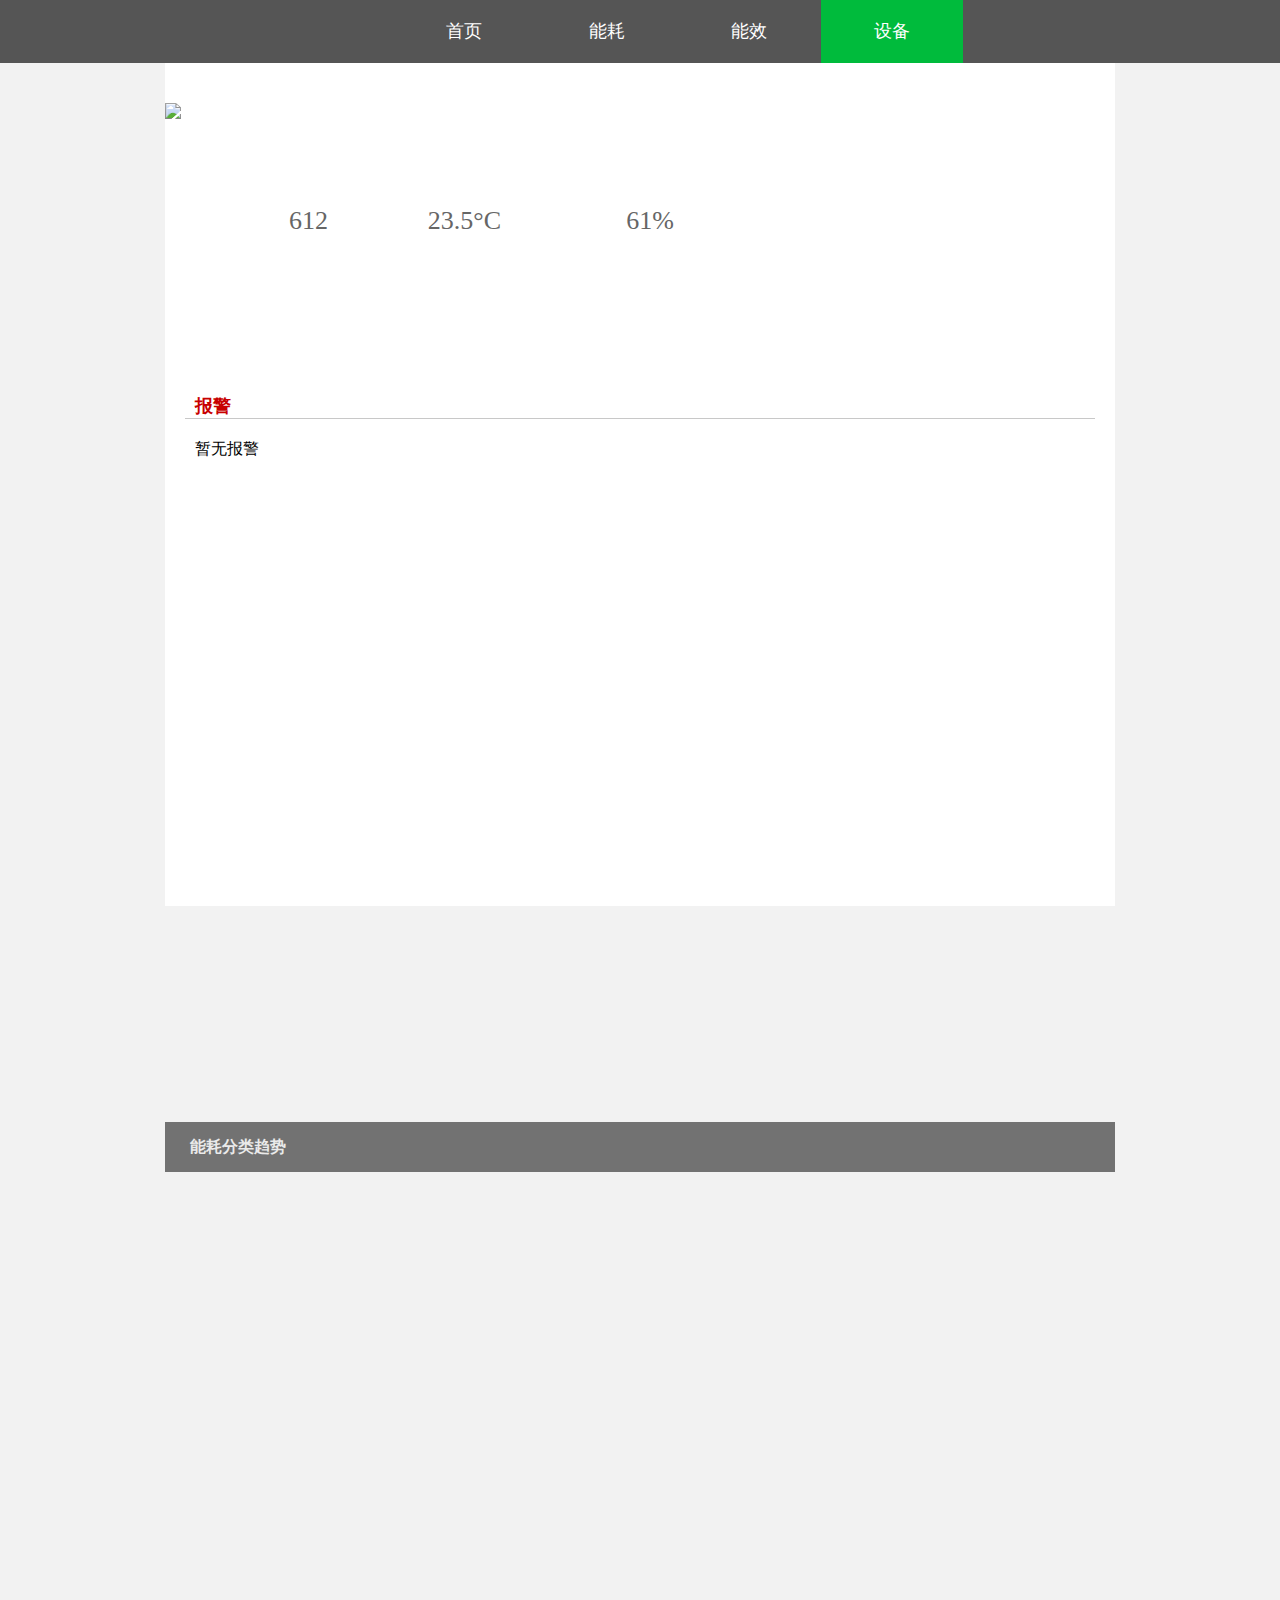
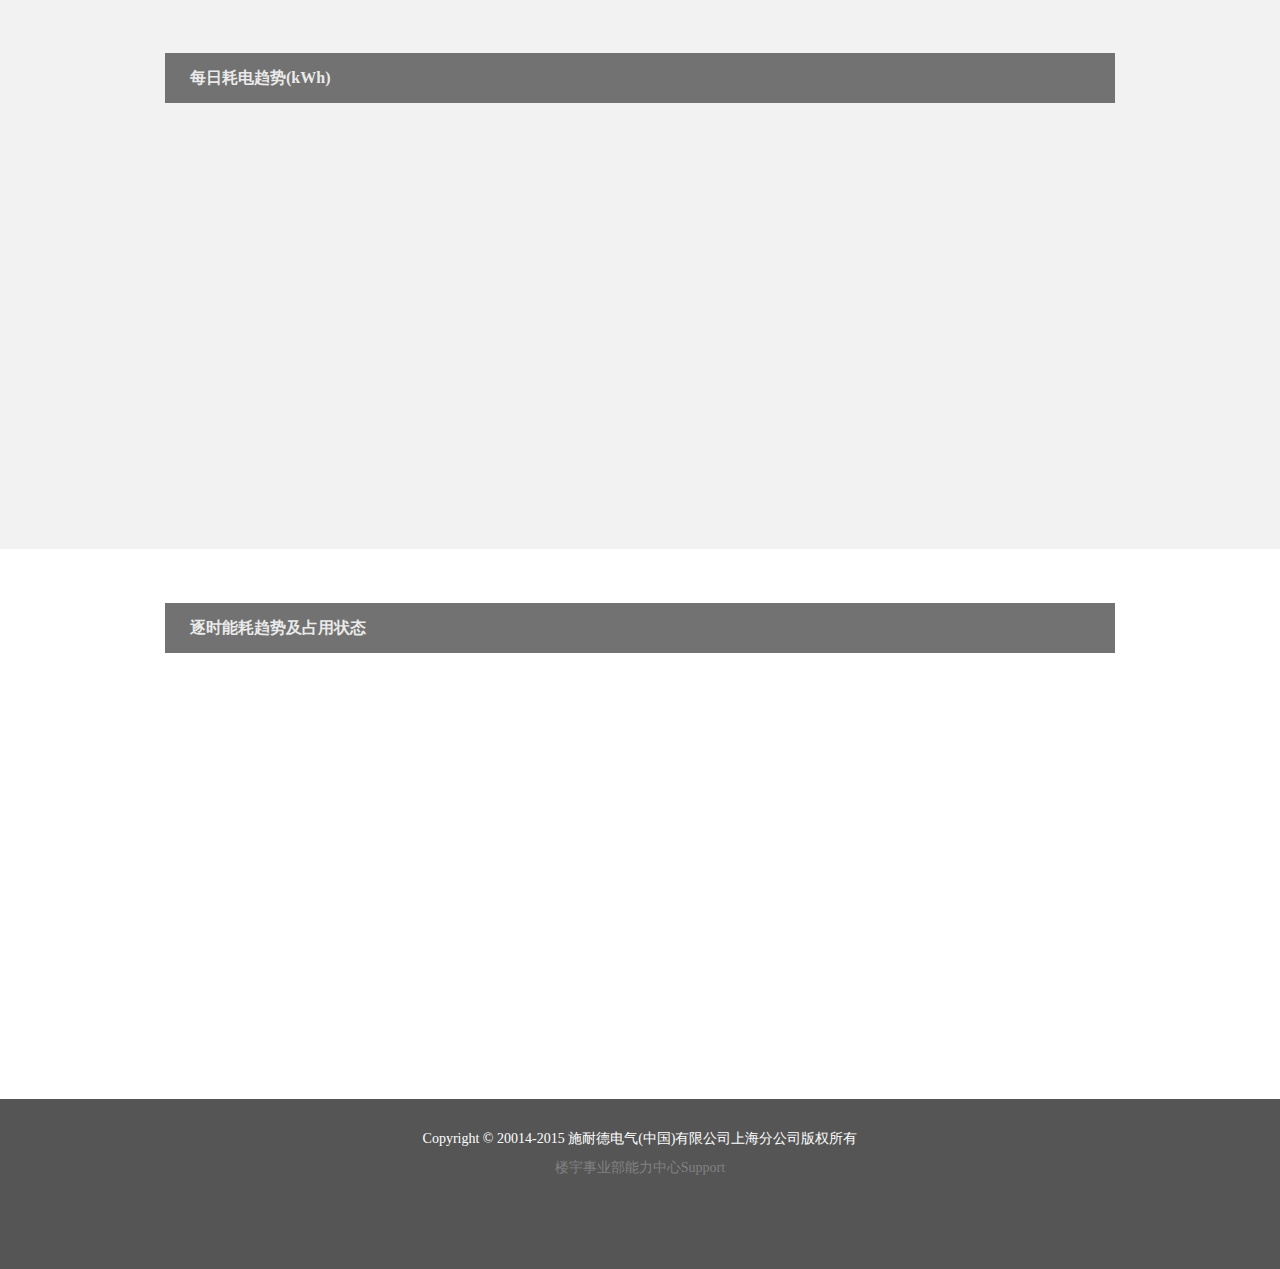
==== electric.html @ a62ac369 "flot js" ====
<!DOCTYPE html>
<html>
<head>
<title>武汉B11</title>

<meta http-equiv="keywords" content="武汉B11">
<meta http-equiv="description" content="武汉B11">
<meta http-equiv="content-type" content="text/html; charset=UTF-8">
<!--<link rel="shortcut icon" href="" type="image/x-icon" /> 
<link rel="stylesheet" type="text/css" href="./styles.css">-->
<script type="text/javascript" src="js/jquery.js"></script>
<script type="text/javascript" src="js/jquery.flot.js"></script>
<!--[if lte IE 8]><script  type="text/javascript" src="js/excanvas.min.js"></script><![endif]-->

<link type="text/css" rel="stylesheet" href="css/layout.css" />
<link type="text/css" rel="stylesheet" href="css/example.css" />
<script src="js/common.js"></script>

<script type="text/javascript">
	$(function() {

		var d1 = [];
		for ( var i = 0; i < 14; i += 0.5) {
			d1.push([ i, Math.sin(i) ]);
		}

		var d2 = [ [ 0, 3 ], [ 4, 8 ], [ 8, 5 ], [ 9, 13 ] ];

		var d3 = [];
		for ( var i = 0; i < 14; i += 0.5) {
			d3.push([ i, Math.cos(i) ]);
		}

		var d4 = [];
		for ( var i = 0; i < 14; i += 0.1) {
			d4.push([ i, Math.sqrt(i * 10) ]);
		}

		var d5 = [];
		for ( var i = 0; i < 14; i += 0.5) {
			d5.push([ i, Math.sqrt(i) ]);
		}

		var d6 = [];
		for ( var i = 0; i < 14; i += 0.5 + Math.random()) {
			d6.push([ i, Math.sqrt(2 * i + Math.sin(i) + 5) ]);
		}

		$.plot("#index2_body", [ {
			data : d1,
			lines : {
				show : true,
				fill : true
			}
		}, {
			data : d2,
			bars : {
				show : true
			}
		}, {
			data : d3,
			points : {
				show : true
			}
		}, {
			data : d4,
			lines : {
				show : true
			}
		}, {
			data : d5,
			lines : {
				show : true
			},
			points : {
				show : true
			}
		}, {
			data : d6,
			lines : {
				show : true,
				steps : true
			}
		} ]);

	});
</script>
<style type="text/css">

</style>
</head>
<body>
		<div id="nav" align="center">
		<div id="nav_" style="overflow:hidden;width:950px;">
			<div class="wuhanb11 yahei">
			</div>
			<div  class="nav">
				首页
			</div>
			<div  class="nav">
				能耗
			</div>
			<div id="nav3" class="nav" style="position:relative">
				能效
				<div id="efficiency" class="sub_nav" style="z-index: 1000">
					<div class="eff">数据机房</div>
					<div class="eff">主会议室</div>
					<div class="eff">一楼展厅</div>
					<div class="eff">办公区域</div>
				</div>
			</div>
			<div id="nav4" class="nav nav_" style="position:relative">
				设备
				<div id="device" class="sub_nav" style="z-index: 1000">
					<div class="dev">数据机房</div>
					<div class="dev">主会议室</div>
				</div>
			</div>
		</div>
	</div>
	
<div id="efficiency1" style="height:1005px" class="back_grey" align="center">
		<div id="efficiency1_" style="overflow:hidden;width:950px;">
			<div style="margin-top:40px;"><img src="images/efficiency/meeting_head.jpg"></div>
			<div class="efficiency_body">
				<div id="e1_left">
					<div class="e1_content r" >612</div>
				<div class="e1_content r" >23.5°C</div>
				<div class="e1_content r" >61%</div>
				<div class="e1_bottom" >
					<span ><img src="images/efficiency/icon_clean.jpg" alt=""></span>
					<span ><img src="images/efficiency/icon_repair.jpg" alt=""></span>
					
				</div>
				</div>
			</div>
			<div id="alarm" class="red l heiti">报警</div>
			<div id="alarm_body" class="l">暂无报警</div>
			<div id="meeting_control" ></div>
		</div>
	</div>
	<div id="efficiency2" style="height:531px" class="back_grey" align="center">
		<div  style="overflow:hidden;width:950px;">
			<div class="title">能耗分类趋势</div>
			<div id="efficiency2_h2"></div>
			<div id="efficiency2_body"></div>

		</div>
	</div>
	<div id="efficiency3" style="height:550px" class="back_grey" align="center">
		<div  style="overflow:hidden;width:950px;">
			<div class="title">每日耗电趋势(kWh)</div>
			<div id="energe3_">
				
			</div>
		</div>
	</div>
	<div id="efficiency4" style="height:550px;" align="center">
		<div  style="overflow:hidden;width:950px;">
			<div class="title">逐时能耗趋势及占用状态</div>
			
		</div>
	</div>
	<div id="foot" align="center">
		<div id="f1">Copyright © 20014-2015 施耐德电气(中国)有限公司上海分公司版权所有</div>
		<div id="f2">楼宇事业部能力中心Support</div>
	</div>

</body>
</html>
---- css/layout.css ----
@charset:"utf-8";
body {
	margin: 0px;
	padding: 0px;
	background: #ffffff;
	font-family: "Microsoft Yahei";
	overflow-x: hidden;
	overflow-y: scroll;
}

img {
	border: 0; display:block;
}

.heiti {
	font-family: "SimHei";
}
.yahei{
	font-family: "Microsoft Yahei";
	
}
a {
	text-decoration: none;
	color: white;
	font-family: "Microsoft Yahei";
}
.dwhite{
	color:#eaeaea;
	
}
.red {
	color: #c80000;
}

li {
	list-style: none;
}

.table {
	text-align: center;
	border: 1px solid #ccc;
	border-collapse: collapse;
	width: 100%;
}

td {
	height: 50px;
}

.table th,.table td {
	border: 1px solid #ccc;
	padding: 10px;
}

h3 {
	text-align: left;
}

.orange {
	color: #ff7200;
}

.white {
	color: white;
}

.r {
	text-align: right;
	padding: 0 10px;
}

.r img {
	padding: 0 10px;
}

.l {
	text-align: left;
	padding: 0 10px;
}

ul {
	margin: 0;
	padding: 0;
}
.orange_s{
	background:url("../images/ishort.png") no-repeat scroll;
	text-align:center;
	width:50px;
	height:24px;
	font-size:16px;
	margin:4px;
	line-height:24px;
	color:white;
}
.orange_l{
	background:url("../images/ilong.png") no-repeat scroll;
	text-align:center;
	width:50px;
	height:24px;
	font-size:16px;
	margin:4px;
	line-height:24px;
	color:white;
}

#efficiency {
	background: #00bb3c none repeat scroll 0 0;
	cursor: pointer;
	display:none;
}

#efficiency div:hover {
	background: #00a234 none repeat scroll 0 0;
}
#device{
	background: #00bb3c none repeat scroll 0 0;
	cursor: pointer;
	display:none;
}
#device div:hover {
	background: #00a234 none repeat scroll 0 0;
}
#nav {
	background: #555555 none repeat scroll 0 0;
	color: white;
	height: 63px;
	line-height: 63px;
	font-family: "Microsoft Yahei";
}

.nav {
	width: 15%;
	float: left;
	font-size: 18px;
}

.wuhanb11{
	background:url("../images/index.jpg") no-repeat scroll;
	float: left;
	width: 24%;
	height:63px;
	font-size: 48px;
	font-weight: bold;
}
.nav_{
	background: #00bb3c none repeat scroll 0 0;
}
#nav_ .nav:hover {
	background: #00bb3c none repeat scroll 0 0;
	cursor: pointer;
}

.title {
	color: #eaeaea;
	padding-left: 25px;
	line-height: 50px;
	font-weight: bold;
	margin-top: 54px;
	background: #727272 none repeat scroll 0 0;
	width: 100%;
	float: left;
	text-align: left;
}

/*** index ****/
.back_black {
	background: #2e3232 none repeat scroll 0 0;
}

.back_white {
	background: #ffffff none repeat scroll 0 0;
}

.back_grey {
	background: #F2F2F2 none repeat scroll 0 0;
}

#index1 {
	height: 600px;
}

#index1_title {
	line-height: 54px;
	margin-top: 20px;
	float: left;
	text-align: left;
	font-size: 24px;
}

#i1_left {
	width: 190px;
	height: 289px;
	float: left;
	background: url("../images/i1_left.png") no-repeat scroll;
	margin:20px;
	padding-top:169px;
	color:white;
	font-size:14px;
	line-height:24px;
}

#index1_body {
	background: url("../images/i1_bg.jpg");
	width: 950px;
	height: 518px;
	float: left;
}

#index2 {
	height: 600px;
}

#index2_ {
	
}

#index2_h2 {
	height: 73px;
	float: left;
	line-height: 20px;
	margin-top: 20px;
	width: 100%;
}

#index2_body {
	height: 350px;
	float: left;
	width: 100%;
}
#weather{
	width:950px;
	height:71px;
	font-size:12px;
}

#weather div{
	width:46px;
	height:71px;
	float:left;
	padding:0 25px;
	font-weight:bold;
}
#weather div:FIRST-CHILD{
	padding:0px;
}
#index3_ .l {
	width: 127px;
}

#index3 {
	height: 550px;
}
/*height:400px;*/
#index3_ {
	width: 100%;
	background: #ffffff;
	float: left;
}

#index3_head {
	font-weight: bold;
}

#index3_head th {
	height: 53px;
	line-height: 53px;
}

#index3_head div {
	font-size: 18px;
	text-align: center;
	float: left;
}

#index4 {
	height: 520px;
}

#index4_ {
	width: 100%;
	background: #ffffff;
	height: 300px;
	float: left;
}

#index5 {
	height: 710px;
}

#index5_ {
	width: 100%;
	height: 463px;
	float: left;
}

#index5_2 {
	height: 102px;
	float: left;
	border-style: none;
	width: 100%;
}

#index5_2 div {
	margin-left: 2px;
	float: left;
	width: 235px;
	color: white;
}
#i5_pie{
	height:300px;
	width:300px;
	float:left;
	margin:55px 55px 20px 55px;
}
#index5_left{
	width:410px;
	height:460px;
	float:left;
}
#index5_right{
	width:540px;
	height:460px;
	float:left;
}
.i5_right_bg{
	background:url("../images/circle.jpg") no-repeat scroll;
	width:208px;height:102px;float:left;
	margin:50px 30px 0 30px;
}
#index5_2 .head {
	background: #AAAAAA;
	height: 37px;
	line-height: 37px;
}

#index5_2 .body {
	background: #D4D4D4;
	height: 63px;
	line-height: 63px;
}

#index6 {
	height: 600px;
}
.i6_title{
	margin:35px  0 0 258px;font-size:18px;font-weight:bold;
}
.i6_c {
	width: 473px;
	height: 212px;
	background: url(../images/i6_bg.jpg) no-repeat scroll;
	float: left;
	margin: 1px;
}
.i6_c .r{
	padding-right:30px;
	font-weight:bold;
	line-height:32px;
	font-size:14px;
}
.i6_c .r .orange_s{
	margin-left:390px;
}
.i6_c .r .orange_l{
	margin-left:390px;
}
#foot {
	background: #555555 none repeat scroll 0 0;
	height: 150px;
	padding-top: 20px;
}

#f1 {
	font-size: 14px;
	line-height: 40px;
	color: #ffffff;
}

#f2 {
	font-size: 14px;
	color: #818181;
}

.article {
	width: 430px;
	float: left;
	margin-left: 244px;
	text-align: left;
	position: absolute;
	padding-left: 25px;
	font-size: 12px;
	line-height: 25px;
	font-family: "Microsoft Yahei";
	background: #fcfbf8;
	color: #666666;
}

/*********************energe *********************/
#energe1 {
	height: 600px;
}

#energe1_ {
	background: url("../images/energe/energe1_bg.jpg") no-repeat scroll 0 0;
	height: 600px;
}

/***efficiency****/
.efficiency_body {
	background: url("../images/efficiency/e1_bg.jpg") no-repeat scroll;
	width: 950px;
	height: 255px;
	float: left;
}
#e1_left{
	width:555px;height:235px;line-height:203px;float:left;color:#666666;
}
.e1_content{
	width:153px;float:left;font-size:26px;
}
.e1_bottom{
	text-align:left;float: left; line-height: 25px; height: 25px; width: 100%;color:white;font-size:14px;
}
.e1_bottom span:FIRST-CHILD{
	margin-left:100px;
	
}
#efficiency1_ {
	background: #ffffff;
}
.e4_left{
	width: 701px; height: 390px; float: left;
}
.e4_right{
	width: 249px; height: 390px; float: left;
}
#alarm {
	font-size: 18px;
	width: 890px;
	margin: 20px;
	border-bottom: 1px #c8c8c8 solid;
	float: left;
	font-weight: bold;
}

#alarm_body {
	width: 910px;
	margin: 0 20px;
	height: 120px;
	float: left;
}

#meeting_control {
	background: url("../images/efficiency/meeting.jpg") no-repeat scroll;
	width: 909px;
	height: 347px;
	float: left;
	margin: 0 20px;
}
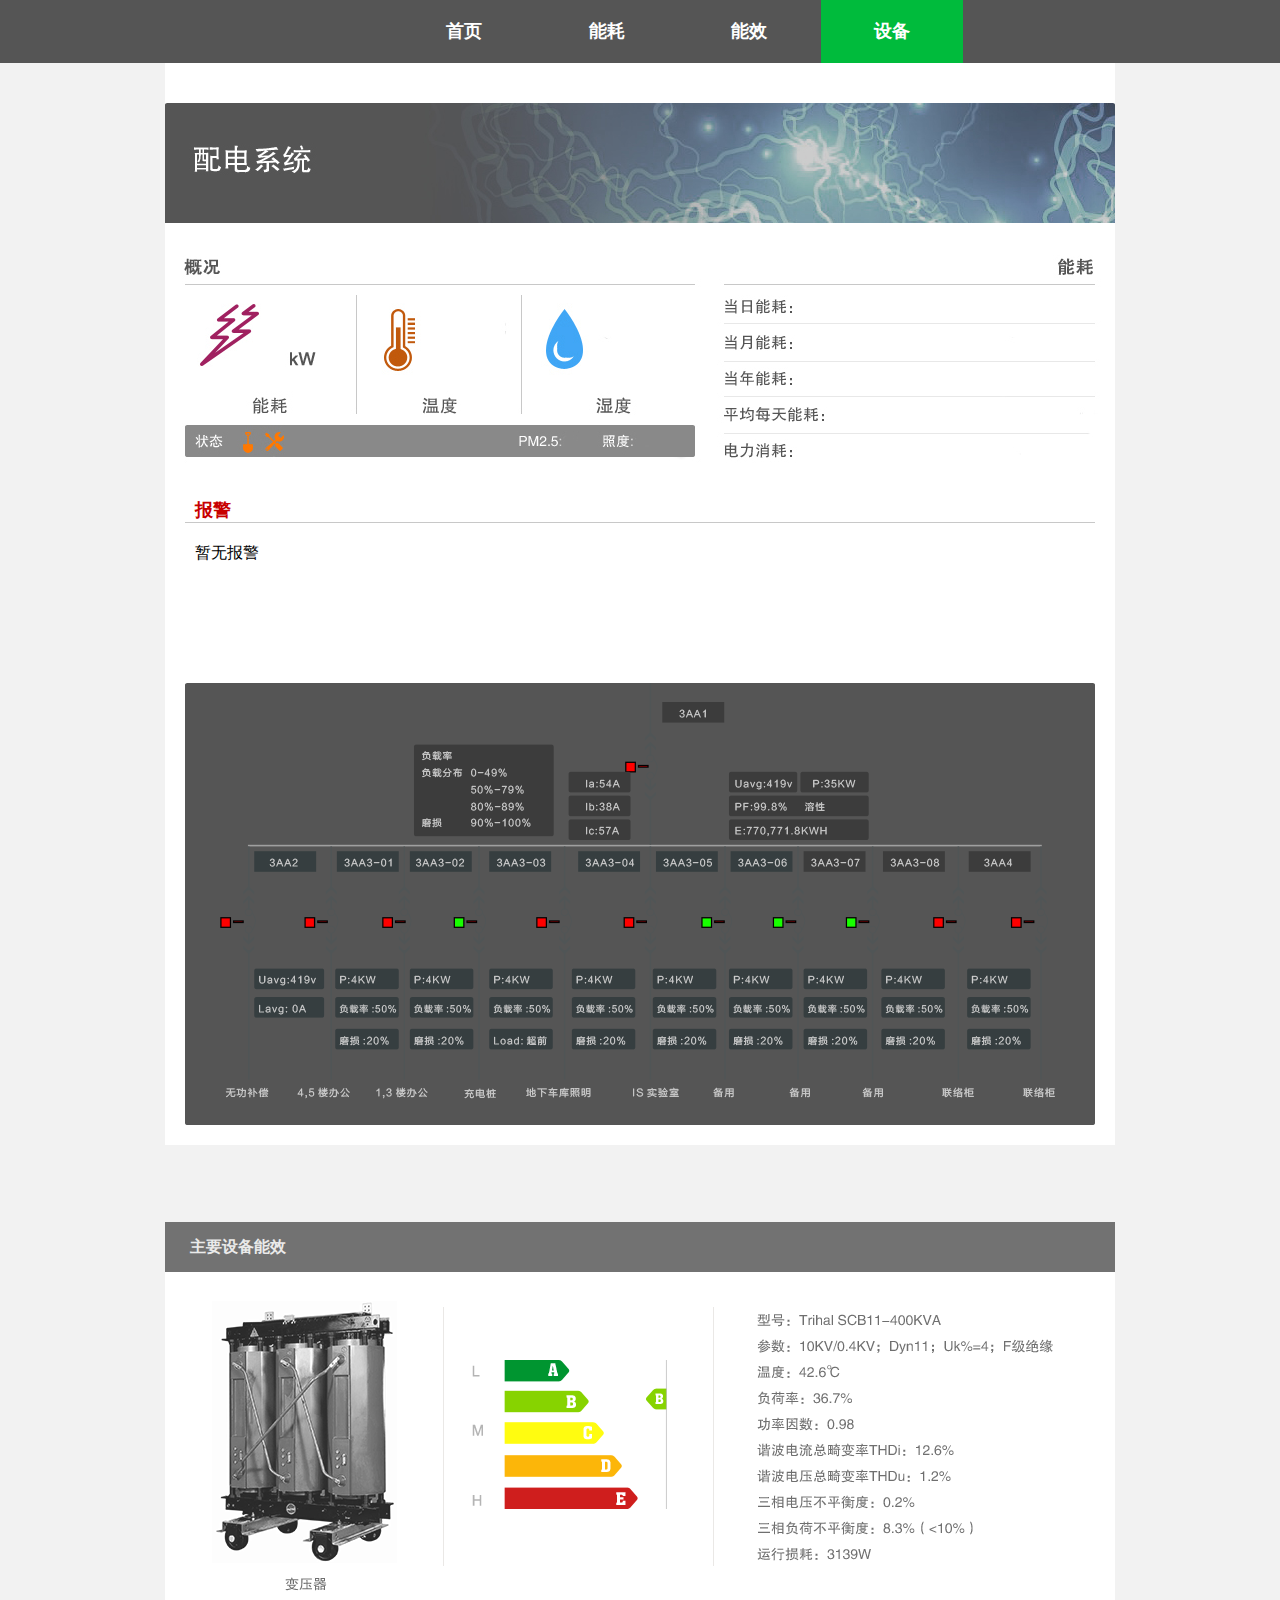
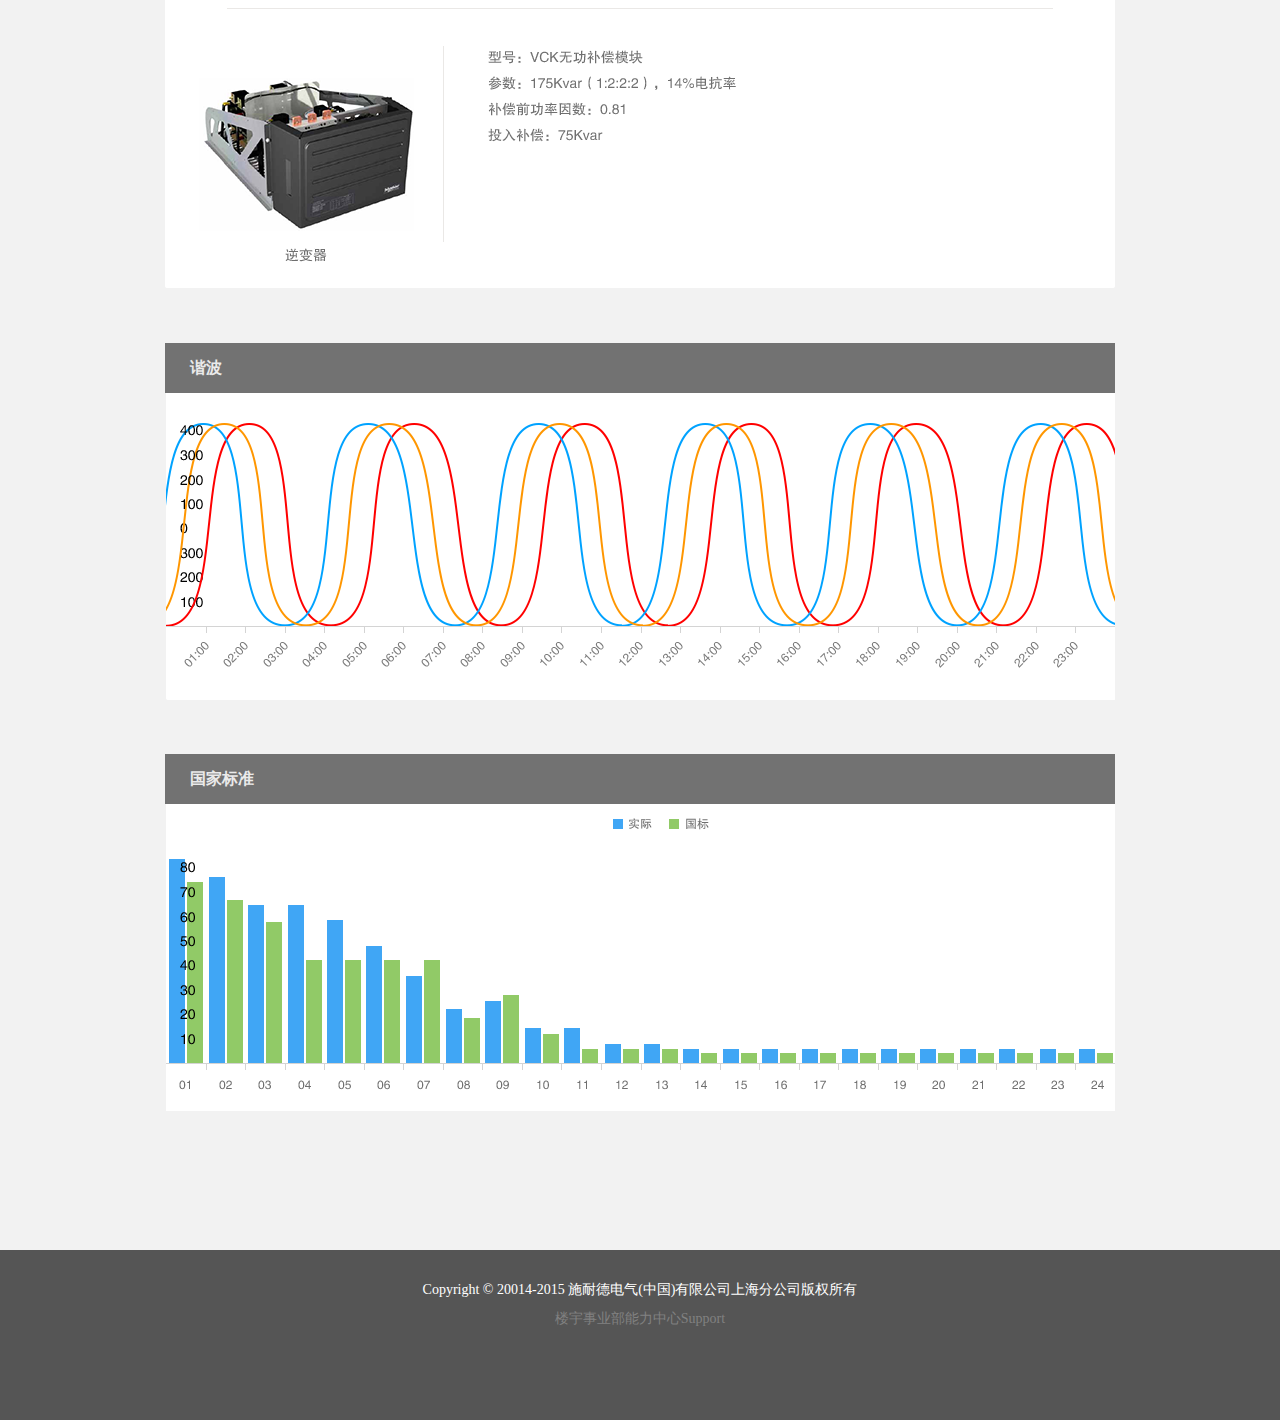
==== commit 3c7ab742: "branch" ====
--- a/electric.html
+++ b/electric.html
@@ -16,78 +16,8 @@
 <link type="text/css" rel="stylesheet" href="css/example.css" />
 <script src="js/common.js"></script>
 
-<script type="text/javascript">
-	$(function() {
 
-		var d1 = [];
-		for ( var i = 0; i < 14; i += 0.5) {
-			d1.push([ i, Math.sin(i) ]);
-		}
 
-		var d2 = [ [ 0, 3 ], [ 4, 8 ], [ 8, 5 ], [ 9, 13 ] ];
-
-		var d3 = [];
-		for ( var i = 0; i < 14; i += 0.5) {
-			d3.push([ i, Math.cos(i) ]);
-		}
-
-		var d4 = [];
-		for ( var i = 0; i < 14; i += 0.1) {
-			d4.push([ i, Math.sqrt(i * 10) ]);
-		}
-
-		var d5 = [];
-		for ( var i = 0; i < 14; i += 0.5) {
-			d5.push([ i, Math.sqrt(i) ]);
-		}
-
-		var d6 = [];
-		for ( var i = 0; i < 14; i += 0.5 + Math.random()) {
-			d6.push([ i, Math.sqrt(2 * i + Math.sin(i) + 5) ]);
-		}
-
-		$.plot("#index2_body", [ {
-			data : d1,
-			lines : {
-				show : true,
-				fill : true
-			}
-		}, {
-			data : d2,
-			bars : {
-				show : true
-			}
-		}, {
-			data : d3,
-			points : {
-				show : true
-			}
-		}, {
-			data : d4,
-			lines : {
-				show : true
-			}
-		}, {
-			data : d5,
-			lines : {
-				show : true
-			},
-			points : {
-				show : true
-			}
-		}, {
-			data : d6,
-			lines : {
-				show : true,
-				steps : true
-			}
-		} ]);
-
-	});
-</script>
-<style type="text/css">
-
-</style>
 </head>
 <body>
 		<div id="nav" align="center">
@@ -112,52 +42,51 @@
 			<div id="nav4" class="nav nav_" style="position:relative">
 				设备
 				<div id="device" class="sub_nav" style="z-index: 1000">
-					<div class="dev">数据机房</div>
-					<div class="dev">主会议室</div>
+					<div class="dev">新风机组</div>
+					<div class="dev">配电系统</div>
+					<div class="dev">光伏发电</div>
 				</div>
 			</div>
 		</div>
 	</div>
 	
-<div id="efficiency1" style="height:1005px" class="back_grey" align="center">
+<div id="efficiency1" style="height:1105px" class="back_grey" align="center">
 		<div id="efficiency1_" style="overflow:hidden;width:950px;">
-			<div style="margin-top:40px;"><img src="images/efficiency/meeting_head.jpg"></div>
+			<div style="margin-top:40px;"><img src="images/device/electric/head.jpg"></div>
 			<div class="efficiency_body">
 				<div id="e1_left">
-					<div class="e1_content r" >612</div>
-				<div class="e1_content r" >23.5°C</div>
-				<div class="e1_content r" >61%</div>
-				<div class="e1_bottom" >
-					<span ><img src="images/efficiency/icon_clean.jpg" alt=""></span>
-					<span ><img src="images/efficiency/icon_repair.jpg" alt=""></span>
-					
+					<div id="e11_0" class="e1_content r" ></div>
+				<div id="e11_1" class="e1_content r" ></div>
+				<div id="e11_2" class="e1_content r" ></div>
 				</div>
+				<div id="e1_right">
+					<div class="e2_content r xieti " ></div>
 				</div>
 			</div>
 			<div id="alarm" class="red l heiti">报警</div>
 			<div id="alarm_body" class="l">暂无报警</div>
-			<div id="meeting_control" ></div>
+			<div id="alarm_2" style="float:left;margin:20px 20px" >
+				<img src="images/device/electric/electric.png">
+			</div>
 		</div>
 	</div>
-	<div id="efficiency2" style="height:531px" class="back_grey" align="center">
+	<div id="efficiency2"  class="back_grey" align="center">
 		<div  style="overflow:hidden;width:950px;">
-			<div class="title">能耗分类趋势</div>
-			<div id="efficiency2_h2"></div>
-			<div id="efficiency2_body"></div>
+			<div class="title">主要设备能效</div>
+			<img src="images/device/electric/electric2.png">
 
 		</div>
 	</div>
-	<div id="efficiency3" style="height:550px" class="back_grey" align="center">
+	<div id="efficiency3"  class="back_grey" align="center">
 		<div  style="overflow:hidden;width:950px;">
-			<div class="title">每日耗电趋势(kWh)</div>
-			<div id="energe3_">
-				
-			</div>
+			<div class="title">谐波</div>
+			<img src="images/device/electric/electric3.png">
 		</div>
 	</div>
-	<div id="efficiency4" style="height:550px;" align="center">
+	<div id="efficiency4" class="back_grey" style="height:550px;" align="center">
 		<div  style="overflow:hidden;width:950px;">
-			<div class="title">逐时能耗趋势及占用状态</div>
+			<div class="title">国家标准</div>
+			<img src="images/device/electric/electric4.png">
 			
 		</div>
 	</div>
--- a/css/layout.css
+++ b/css/layout.css
@@ -9,25 +9,31 @@
 }
 
 img {
-	border: 0; display:block;
+	border: 0;
+	display: block;
 }
 
 .heiti {
 	font-family: "SimHei";
 }
-.yahei{
+.arial{
+	font-family: "arial";
+	
+}
+.yahei {
 	font-family: "Microsoft Yahei";
-	
-}
+}
+
 a {
 	text-decoration: none;
 	color: white;
 	font-family: "Microsoft Yahei";
 }
-.dwhite{
-	color:#eaeaea;
-	
-}
+
+.dwhite {
+	color: #eaeaea;
+}
+
 .red {
 	color: #c80000;
 }
@@ -63,7 +69,9 @@
 .white {
 	color: white;
 }
-
+.xieti{
+	font-style:italic;
+}
 .r {
 	text-align: right;
 	padding: 0 10px;
@@ -71,6 +79,7 @@
 
 .r img {
 	padding: 0 10px;
+	display: initial;
 }
 
 .l {
@@ -82,50 +91,57 @@
 	margin: 0;
 	padding: 0;
 }
-.orange_s{
-	background:url("../images/ishort.png") no-repeat scroll;
-	text-align:center;
-	width:50px;
-	height:24px;
-	font-size:16px;
-	margin:4px;
-	line-height:24px;
-	color:white;
-}
-.orange_l{
-	background:url("../images/ilong.png") no-repeat scroll;
-	text-align:center;
-	width:50px;
-	height:24px;
-	font-size:16px;
-	margin:4px;
-	line-height:24px;
-	color:white;
+
+
+
+.orange_l {
+	background: url("../images/ilong.png") no-repeat 50% 50% scroll;
+	text-align: center;
+	width: 50px;
+	height: 24px;
+	font-size: 16px;
+	margin: 4px;
+	line-height: 24px;
+	color: white;
 }
 
 #efficiency {
 	background: #00bb3c none repeat scroll 0 0;
 	cursor: pointer;
-	display:none;
+	display: none;
 }
 
 #efficiency div:hover {
 	background: #00a234 none repeat scroll 0 0;
 }
-#device{
+
+#device {
 	background: #00bb3c none repeat scroll 0 0;
 	cursor: pointer;
-	display:none;
-}
+	display: none;
+}
+
 #device div:hover {
 	background: #00a234 none repeat scroll 0 0;
 }
+
 #nav {
 	background: #555555 none repeat scroll 0 0;
 	color: white;
 	height: 63px;
 	line-height: 63px;
-	font-family: "Microsoft Yahei";
+	  font-family: "helvetica";
+    font-weight: bold;
+}
+
+#nav3 {
+	position: relative;
+	z-index: 100;
+}
+
+#nav4 {
+	position: relative;
+	z-index: 100;
 }
 
 .nav {
@@ -134,17 +150,19 @@
 	font-size: 18px;
 }
 
-.wuhanb11{
-	background:url("../images/index.jpg") no-repeat scroll;
+.wuhanb11 {
+	background: url("../images/index.jpg") no-repeat scroll;
 	float: left;
 	width: 24%;
-	height:63px;
+	height: 63px;
 	font-size: 48px;
 	font-weight: bold;
 }
-.nav_{
+
+.nav_ {
 	background: #00bb3c none repeat scroll 0 0;
 }
+
 #nav_ .nav:hover {
 	background: #00bb3c none repeat scroll 0 0;
 	cursor: pointer;
@@ -158,7 +176,6 @@
 	margin-top: 54px;
 	background: #727272 none repeat scroll 0 0;
 	width: 100%;
-	float: left;
 	text-align: left;
 }
 
@@ -178,7 +195,14 @@
 #index1 {
 	height: 600px;
 }
-
+#index3_ .orange_l{
+	float:right;
+	
+}
+#index3_ .orange_s{
+	float:right;
+	
+}
 #index1_title {
 	line-height: 54px;
 	margin-top: 20px;
@@ -186,17 +210,51 @@
 	text-align: left;
 	font-size: 24px;
 }
-
+.i1value{
+	float:left;position:absolute;color:white;display:none;
+}
+
+#i10{
+}
+#i11{
+	
+}
+#i12{
+	
+}
+#i13{
+}
+#i14{
+}
 #i1_left {
 	width: 190px;
 	height: 289px;
 	float: left;
 	background: url("../images/i1_left.png") no-repeat scroll;
-	margin:20px;
-	padding-top:169px;
-	color:white;
-	font-size:14px;
-	line-height:24px;
+	margin: 20px;
+	padding-top: 169px;
+	color: white;
+	font-size: 14px;
+	line-height: 24px;
+}
+
+#i1_right {
+	float: left;
+	margin:5px 0 0 146px;
+	height: 480px;
+	width: 480px;
+}
+
+#holder_center {
+	position: absolute;
+	margin: 165px 165px;
+	width: 150px;
+	height: 150px;
+	line-height:150px;
+	color:#d5d6d5;
+	font-size:67px;
+	text-align:center;
+	background: url(../images/runway_circle.png) no-repeat scroll;
 }
 
 #index1_body {
@@ -215,7 +273,6 @@
 }
 
 #index2_h2 {
-	height: 73px;
 	float: left;
 	line-height: 20px;
 	margin-top: 20px;
@@ -227,28 +284,31 @@
 	float: left;
 	width: 100%;
 }
-#weather{
-	width:950px;
-	height:71px;
-	font-size:12px;
-}
-
-#weather div{
-	width:46px;
-	height:71px;
-	float:left;
-	padding:0 25px;
-	font-weight:bold;
-}
-#weather div:FIRST-CHILD{
-	padding:0px;
-}
+
+#weather {
+	width: 950px;
+	height: 71px;
+	font-size: 12px;
+}
+#weather div:FIRST-CHILD {
+	padding: 0 0 0 46px ;
+	font-weight: bold;
+}
+#weather div {
+	width: 46px;
+	height: 71px;
+	float: left;
+	padding: 0 16px;
+	font-weight: bold;
+}
+
+
 #index3_ .l {
 	width: 127px;
 }
 
 #index3 {
-	height: 550px;
+	height: 650px;
 }
 /*height:400px;*/
 #index3_ {
@@ -282,7 +342,15 @@
 	height: 300px;
 	float: left;
 }
-
+#index4_ .orange_s{
+	margin-left:30px;
+	
+}
+#index4_ .orange_l{
+		margin-left:30px;
+	
+	
+}
 #index5 {
 	height: 710px;
 }
@@ -306,27 +374,33 @@
 	width: 235px;
 	color: white;
 }
-#i5_pie{
-	height:300px;
-	width:300px;
-	float:left;
-	margin:55px 55px 20px 55px;
-}
-#index5_left{
-	width:410px;
-	height:460px;
-	float:left;
-}
-#index5_right{
-	width:540px;
-	height:460px;
-	float:left;
-}
-.i5_right_bg{
-	background:url("../images/circle.jpg") no-repeat scroll;
-	width:208px;height:102px;float:left;
-	margin:50px 30px 0 30px;
-}
+
+#i5_pie {
+	height: 300px;
+	width: 300px;
+	float: left;
+	margin: 55px 55px 20px 55px;
+}
+
+#index5_left {
+	width: 410px;
+	height: 460px;
+	float: left;
+}
+
+#index5_right {
+	width: 540px;
+	height: 460px;
+	float: left;
+}
+.i5_right_bg {
+	width: 208px;
+	height: 142px;
+	float: left;
+	line-height:50px;
+	margin: 50px 30px 0 30px;
+}
+
 #index5_2 .head {
 	background: #AAAAAA;
 	height: 37px;
@@ -342,9 +416,13 @@
 #index6 {
 	height: 600px;
 }
-.i6_title{
-	margin:35px  0 0 258px;font-size:18px;font-weight:bold;
-}
+
+.i6_title {
+	margin: 35px 0 0 258px;
+	font-size: 18px;
+	font-weight: bold;
+}
+
 .i6_c {
 	width: 473px;
 	height: 212px;
@@ -352,18 +430,22 @@
 	float: left;
 	margin: 1px;
 }
-.i6_c .r{
-	padding-right:30px;
-	font-weight:bold;
-	line-height:32px;
-	font-size:14px;
-}
-.i6_c .r .orange_s{
-	margin-left:390px;
-}
-.i6_c .r .orange_l{
-	margin-left:390px;
-}
+
+.i6_c .r {
+	padding-right: 30px;
+	font-weight: bold;
+	line-height: 32px;
+	font-size: 14px;
+}
+
+.i6_c .r .orange_s {
+	margin-left: 390px;
+}
+
+.i6_c .r .orange_l {
+	margin-left: 390px;
+}
+
 #foot {
 	background: #555555 none repeat scroll 0 0;
 	height: 150px;
@@ -404,6 +486,9 @@
 	background: url("../images/energe/energe1_bg.jpg") no-repeat scroll 0 0;
 	height: 600px;
 }
+#energe3_{
+	background:#ffffff;float:left;
+}
 
 /***efficiency****/
 .efficiency_body {
@@ -412,28 +497,69 @@
 	height: 255px;
 	float: left;
 }
-#e1_left{
-	width:555px;height:235px;line-height:203px;float:left;color:#666666;
-}
-.e1_content{
-	width:153px;float:left;font-size:26px;
-}
-.e1_bottom{
-	text-align:left;float: left; line-height: 25px; height: 25px; width: 100%;color:white;font-size:14px;
-}
-.e1_bottom span:FIRST-CHILD{
-	margin-left:100px;
-	
-}
+.efficiency_pue{
+	background: url("../images/efficiency/machine/machine1.jpg") no-repeat scroll;
+	width: 950px;
+	height: 255px;
+	float: left;
+}
+.wind_body{
+	background: url("../images/device/wind/e1_bg.jpg") no-repeat scroll;
+	width: 950px;
+	height: 255px;
+	float: left;
+}
+#e1_left {
+	width: 555px;
+	height: 235px;
+	line-height: 203px;
+	float: left;
+	color: #666666;
+}
+
+.e1_content {
+	width: 153px;
+	float: left;
+	font-size: 26px;
+}
+.e2_content{
+	line-height:38px;width:155px;margin-left:750px;margin-top:60px;font-style:italic;font-weight: bold;
+}
+.e1_bottom {
+	text-align: left;
+	float: left;
+	line-height: 28px;
+	height: 28px;
+	width: 100%;
+	color: white;
+	font-size: 14px;
+}
+.e1_bottom div{
+	float:left;
+}
+.e1_bottom div:FIRST-CHILD{
+	margin-left: 400px;margin-right:60px
+}
+.e1_bottom span:FIRST-CHILD {
+	margin-left: 100px;
+}
+
 #efficiency1_ {
 	background: #ffffff;
 }
-.e4_left{
-	width: 701px; height: 390px; float: left;
-}
-.e4_right{
-	width: 249px; height: 390px; float: left;
-}
+
+.e4_left {
+	width: 701px;
+	height: 390px;
+	float: left;
+}
+
+.e4_right {
+	width: 249px;
+	height: 390px;
+	float: left;
+}
+
 #alarm {
 	font-size: 18px;
 	width: 890px;
@@ -456,4 +582,52 @@
 	height: 347px;
 	float: left;
 	margin: 0 20px;
-}+}
+
+#office_control {
+	background: url("../images/efficiency/office/office_body.jpg") no-repeat scroll;
+	width: 909px;
+	height: 347px;
+	float: left;
+	margin: 0 20px;
+}
+.orange_s {
+	background: url("../images/ishort.png") no-repeat 50% 50%  scroll;
+	text-align: center;
+	width: 50px;
+	height: 24px;
+	font-size: 16px;
+	margin: 4px;
+	line-height: 24px;
+	color: white;
+}
+
+#machine_2{
+	background:url('../images/efficiency/machine/e4_head.jpg') scroll no-repeat 0 0;
+	width:950px;height:127px;
+	position:relative;
+}
+#machine_2_{
+	margin:21px 0 0 127px;
+	float:left;
+	font-size:14px;
+	line-height:20px;
+}
+#efficiency2_body{
+	background:#ffffff;
+	height:350px;
+}
+#efficiency2_body img{
+	float:left;
+}
+#machine_pie{
+	float: left;
+    height: 300px;
+    margin: 0px 55px 20px;
+    width: 300px;
+	
+}
+.chart{
+	height:350px;width:950px;
+	
+}
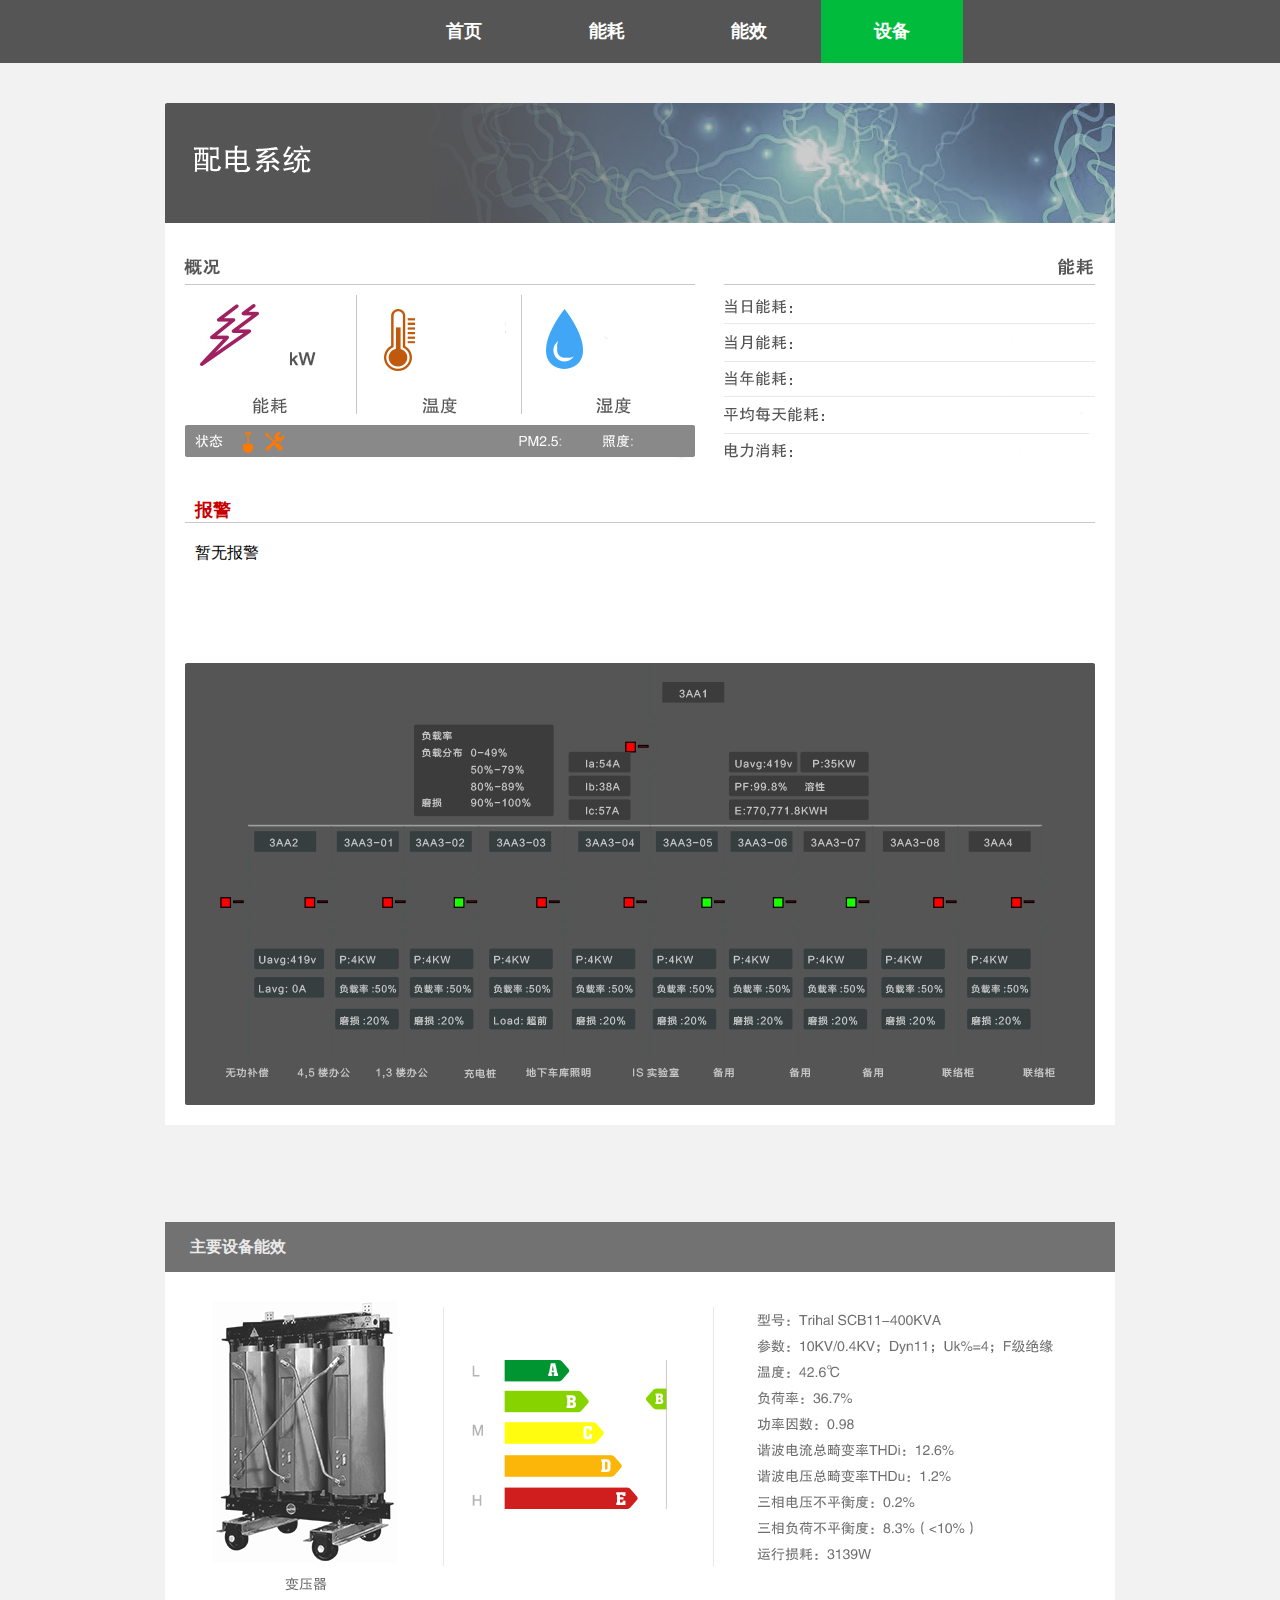
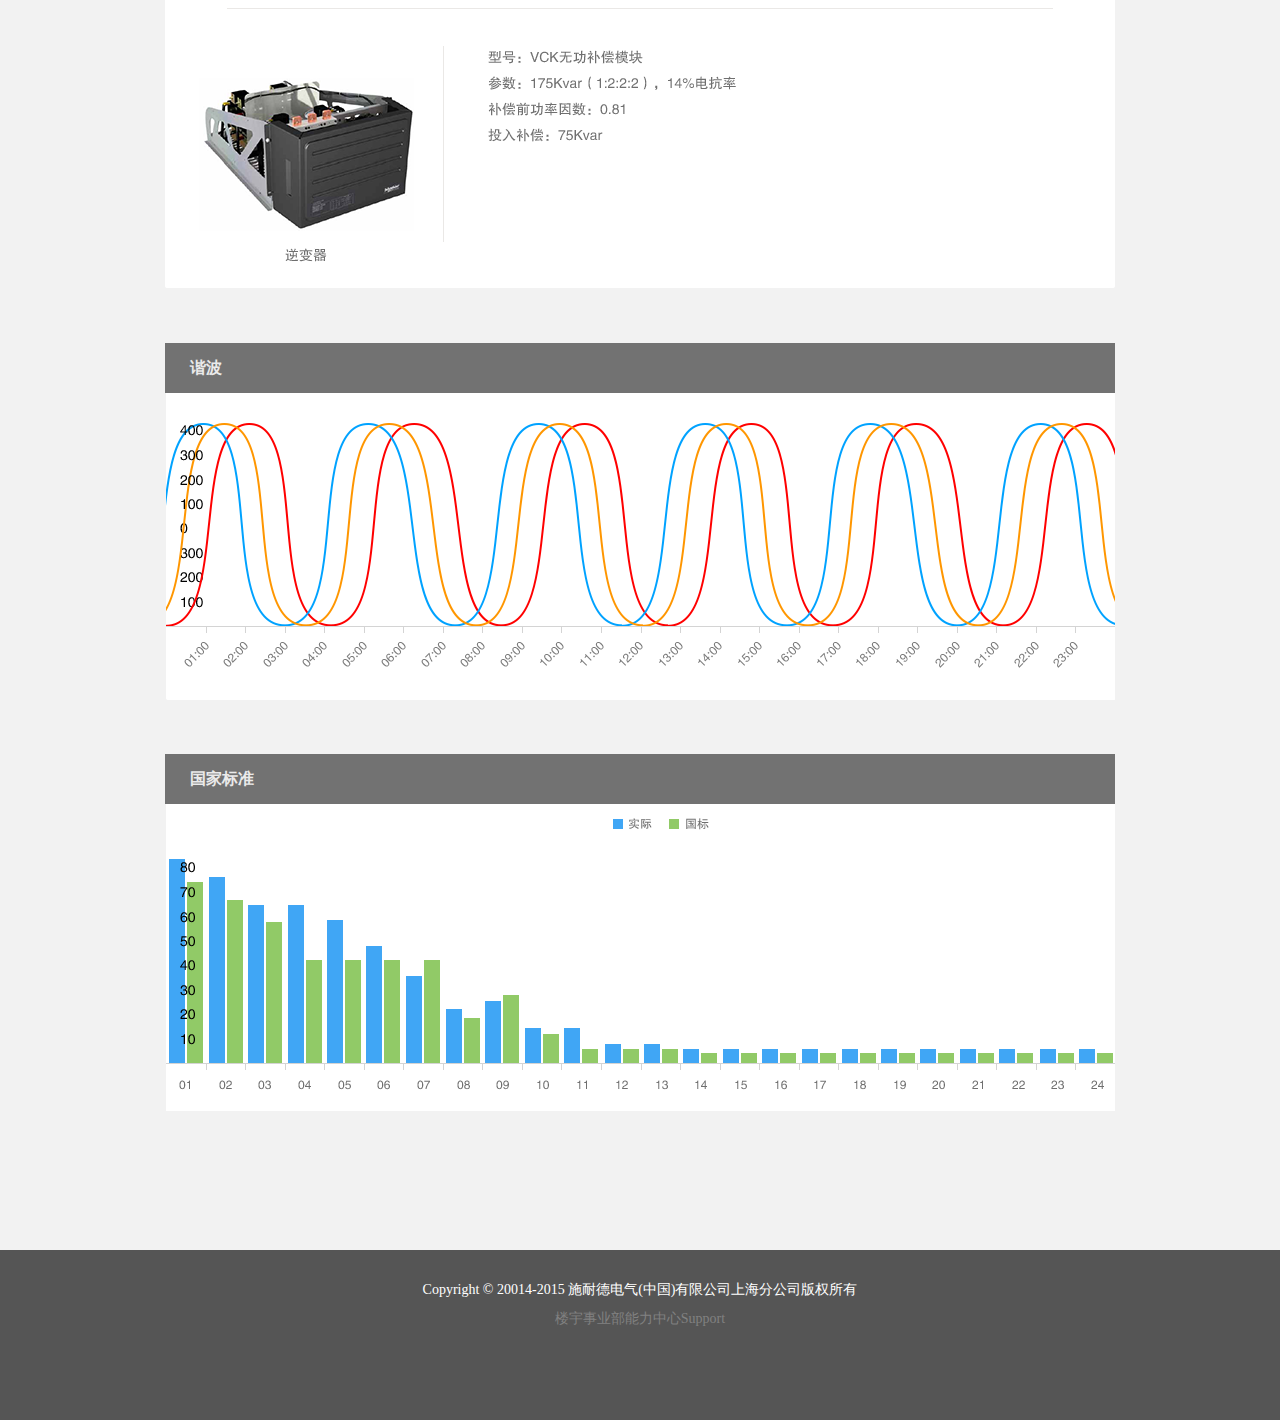
==== commit 32944e48: "1" ====
--- a/electric.html
+++ b/electric.html
@@ -52,7 +52,8 @@
 	
 <div id="efficiency1" style="height:1105px" class="back_grey" align="center">
 		<div id="efficiency1_" style="overflow:hidden;width:950px;">
-			<div style="margin-top:40px;"><img src="images/device/electric/head.jpg"></div>
+			<div style="height:40px" class="back_grey"></div>
+			<div ><img src="images/device/electric/head.jpg"></div>
 			<div class="efficiency_body">
 				<div id="e1_left">
 					<div id="e11_0" class="e1_content r" ></div>
@@ -65,7 +66,7 @@
 			</div>
 			<div id="alarm" class="red l heiti">报警</div>
 			<div id="alarm_body" class="l">暂无报警</div>
-			<div id="alarm_2" style="float:left;margin:20px 20px" >
+			<div id="alarm_2" style="float:left;" >
 				<img src="images/device/electric/electric.png">
 			</div>
 		</div>
--- a/css/layout.css
+++ b/css/layout.css
@@ -193,7 +193,6 @@
 }
 
 #index1 {
-	height: 600px;
 }
 #index3_ .orange_l{
 	float:right;
@@ -575,13 +574,15 @@
 	height: 120px;
 	float: left;
 }
-
+#alarm_2{
+	margin:0 20px 20px;
+}
 #meeting_control {
 	background: url("../images/efficiency/meeting.jpg") no-repeat scroll;
 	width: 909px;
 	height: 347px;
 	float: left;
-	margin: 0 20px;
+	margin: 20px;
 }
 
 #office_control {
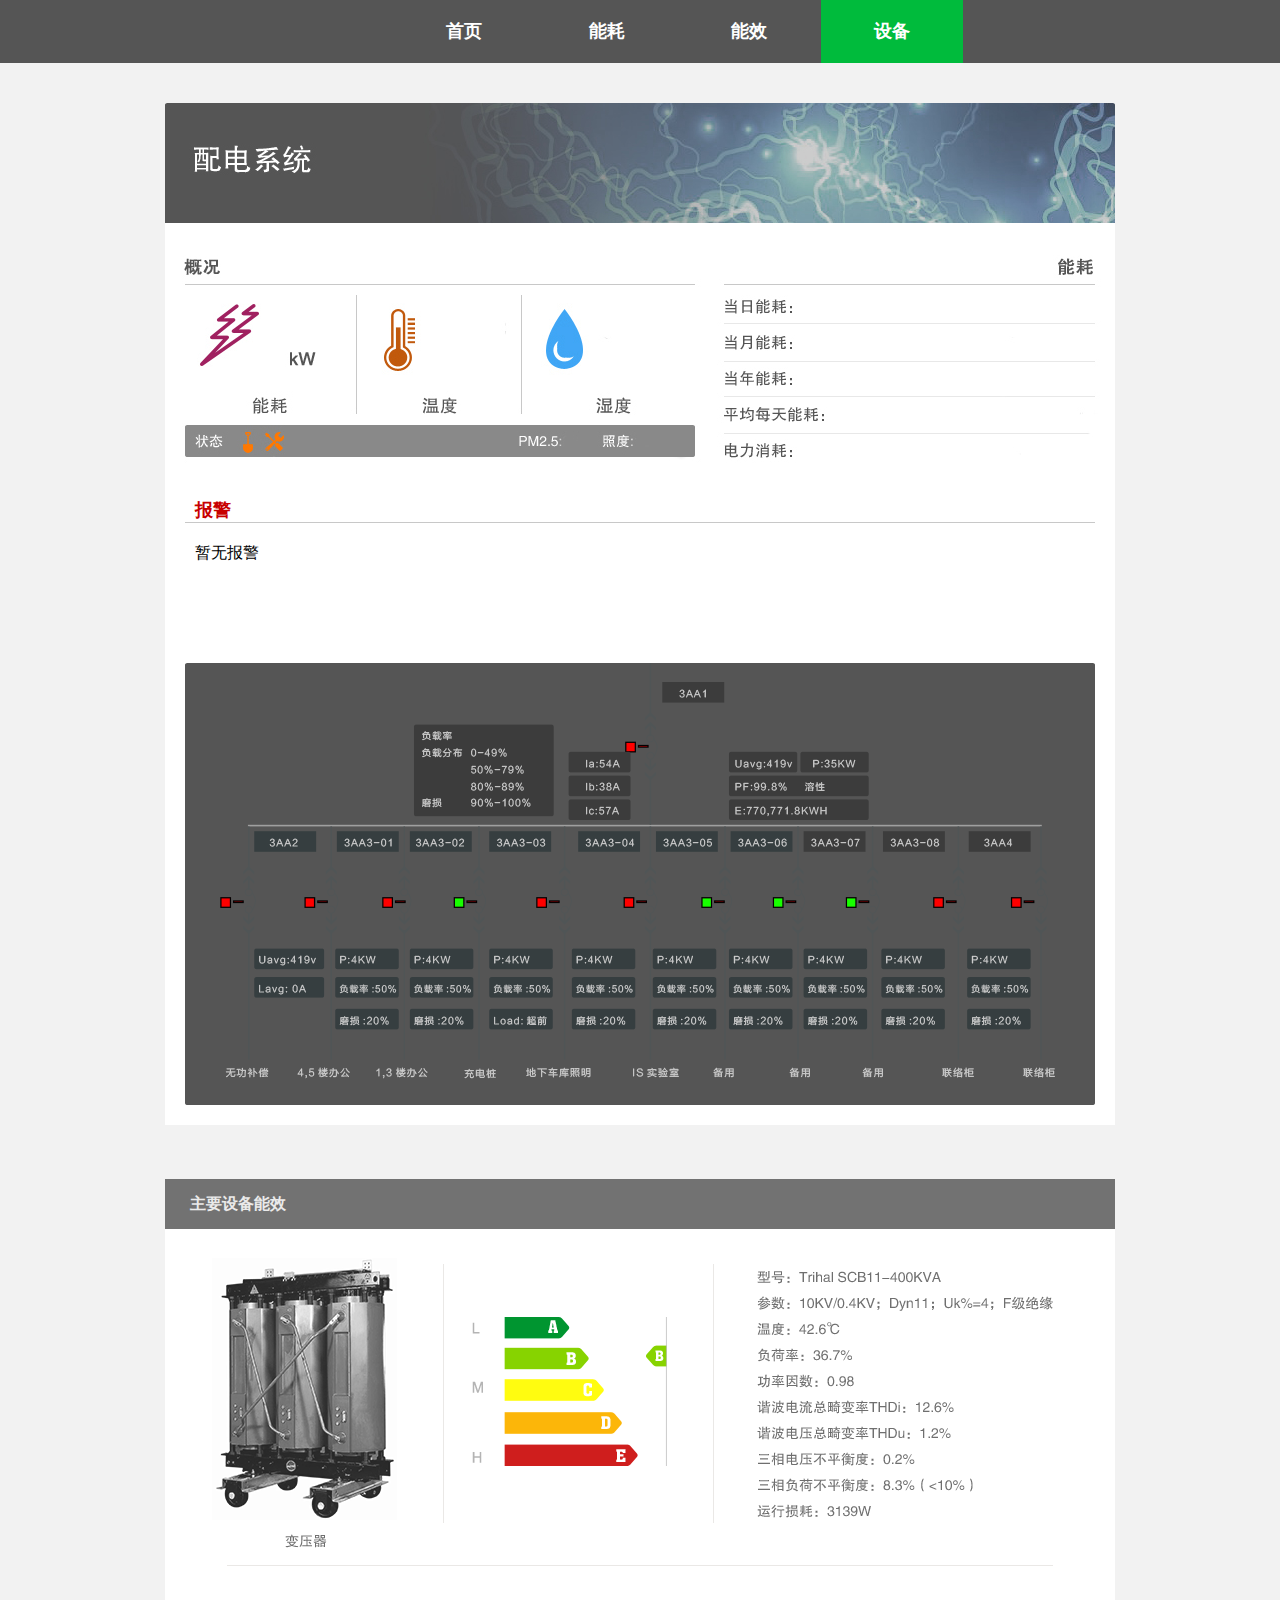
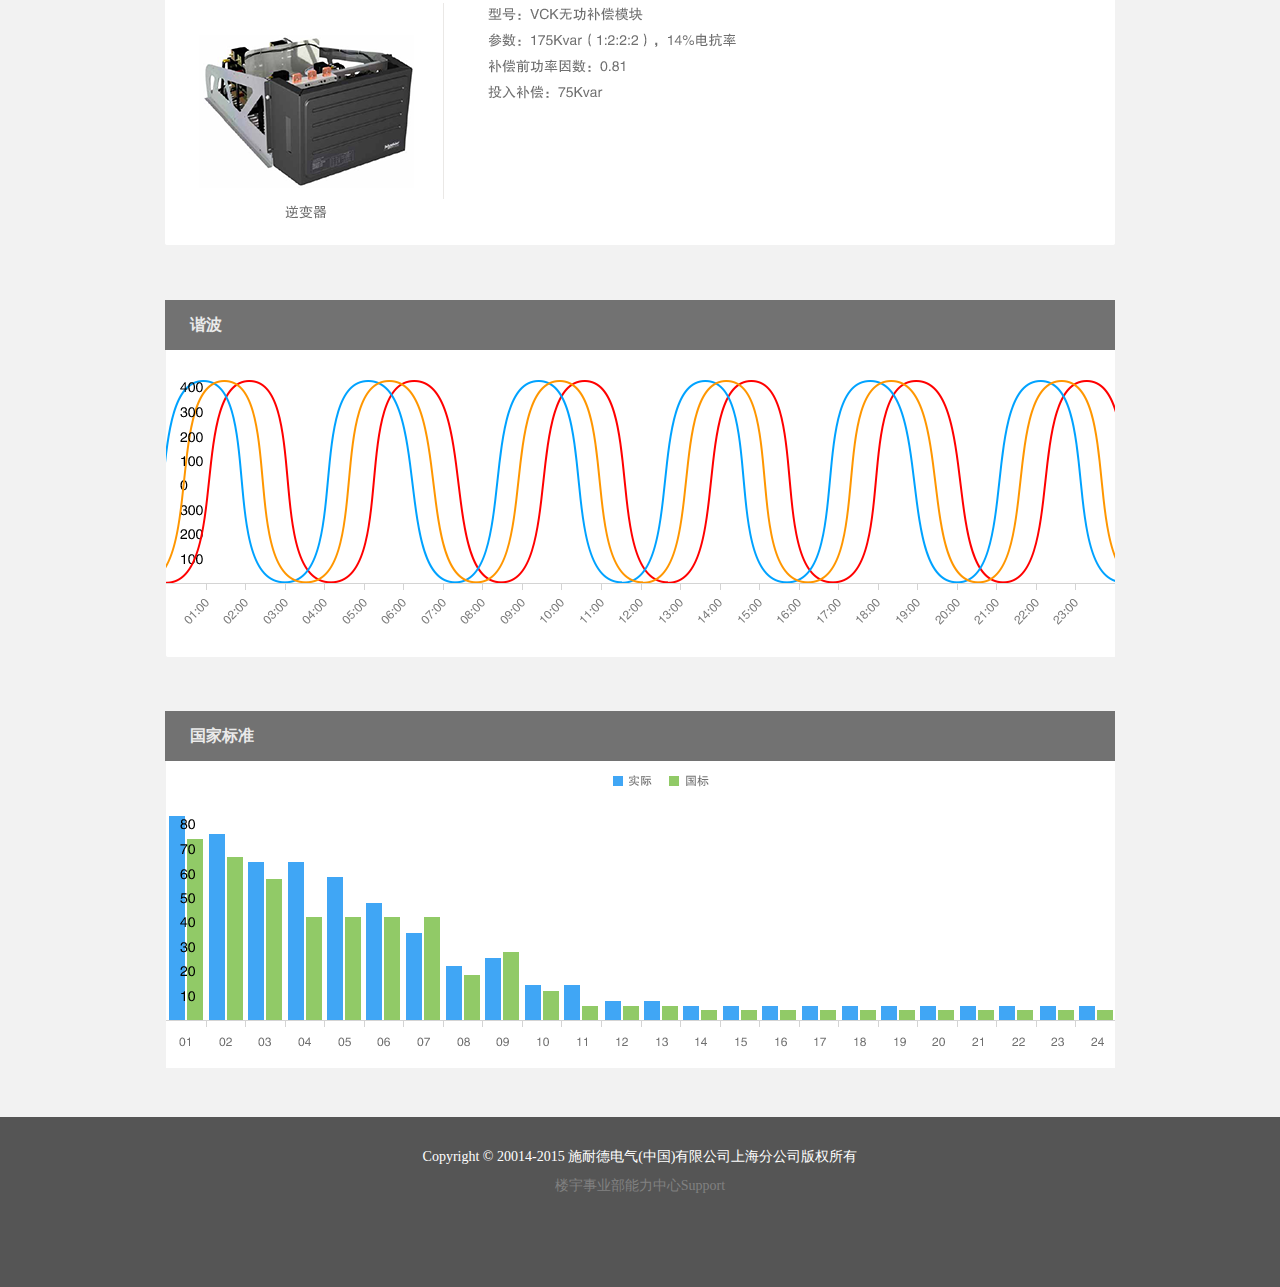
==== commit 17c5a3cb: "1" ====
--- a/electric.html
+++ b/electric.html
@@ -50,7 +50,7 @@
 		</div>
 	</div>
 	
-<div id="efficiency1" style="height:1105px" class="back_grey" align="center">
+<div id="efficiency1"  class="back_grey" align="center">
 		<div id="efficiency1_" style="overflow:hidden;width:950px;">
 			<div style="height:40px" class="back_grey"></div>
 			<div ><img src="images/device/electric/head.jpg"></div>
@@ -84,7 +84,7 @@
 			<img src="images/device/electric/electric3.png">
 		</div>
 	</div>
-	<div id="efficiency4" class="back_grey" style="height:550px;" align="center">
+	<div id="efficiency4" class="back_grey" style="height:460px;" align="center">
 		<div  style="overflow:hidden;width:950px;">
 			<div class="title">国家标准</div>
 			<img src="images/device/electric/electric4.png">
--- a/css/layout.css
+++ b/css/layout.css
@@ -307,7 +307,6 @@
 }
 
 #index3 {
-	height: 650px;
 }
 /*height:400px;*/
 #index3_ {
@@ -332,7 +331,7 @@
 }
 
 #index4 {
-	height: 520px;
+	padding-bottom:54px;
 }
 
 #index4_ {
@@ -351,7 +350,6 @@
 	
 }
 #index5 {
-	height: 710px;
 }
 
 #index5_ {
@@ -590,7 +588,7 @@
 	width: 909px;
 	height: 347px;
 	float: left;
-	margin: 0 20px;
+	margin: 20px;
 }
 .orange_s {
 	background: url("../images/ishort.png") no-repeat 50% 50%  scroll;
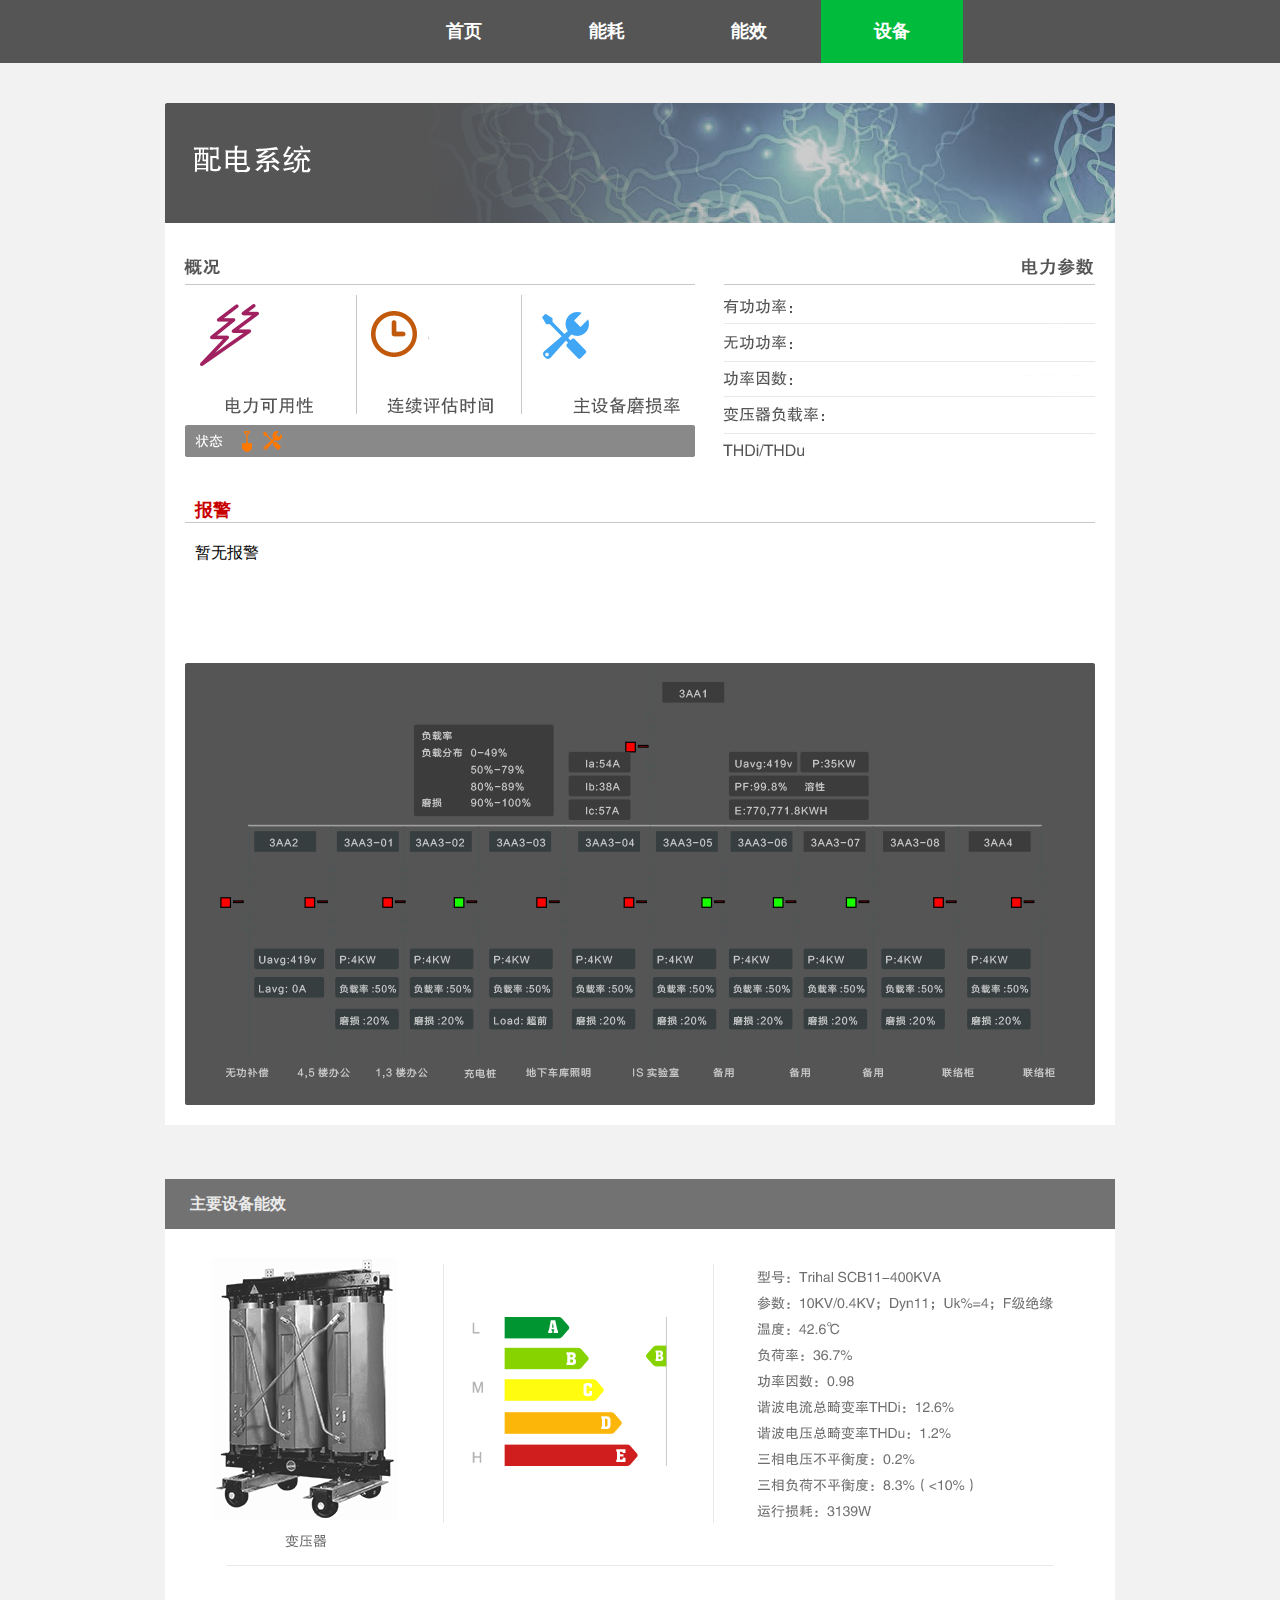
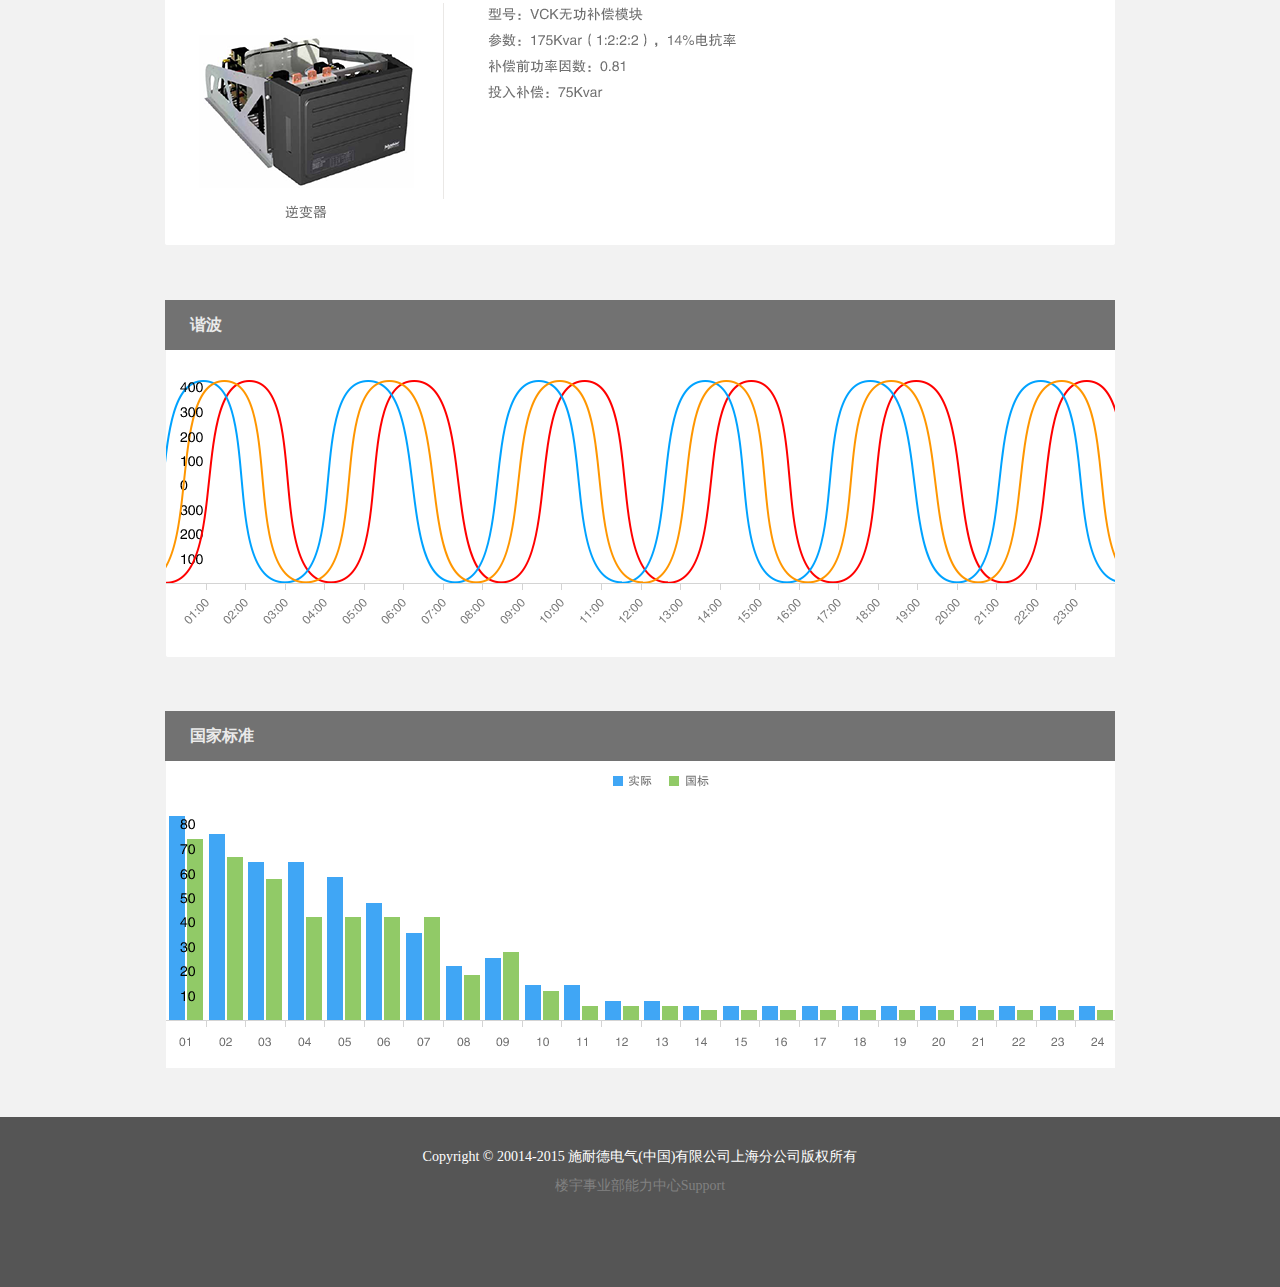
==== commit 5848b709: "0408" ====
--- a/electric.html
+++ b/electric.html
@@ -54,7 +54,7 @@
 		<div id="efficiency1_" style="overflow:hidden;width:950px;">
 			<div style="height:40px" class="back_grey"></div>
 			<div ><img src="images/device/electric/head.jpg"></div>
-			<div class="efficiency_body">
+			<div class="efficiency_body" style="background:url('images/device/electric/e1_bg.jpg')">
 				<div id="e1_left">
 					<div id="e11_0" class="e1_content r" ></div>
 				<div id="e11_1" class="e1_content r" ></div>
--- a/css/layout.css
+++ b/css/layout.css
@@ -340,6 +340,12 @@
 	height: 300px;
 	float: left;
 }
+#index4_ img{
+	float:left;
+	text-align:center;
+	padding:0 10px;
+	display:none;
+}
 #index4_ .orange_s{
 	margin-left:30px;
 	
@@ -478,7 +484,10 @@
 #energe1 {
 	height: 600px;
 }
-
+.e1_b1 .r{
+	margin-right:20px;
+	
+}
 #energe1_ {
 	background: url("../images/energe/energe1_bg.jpg") no-repeat scroll 0 0;
 	height: 600px;
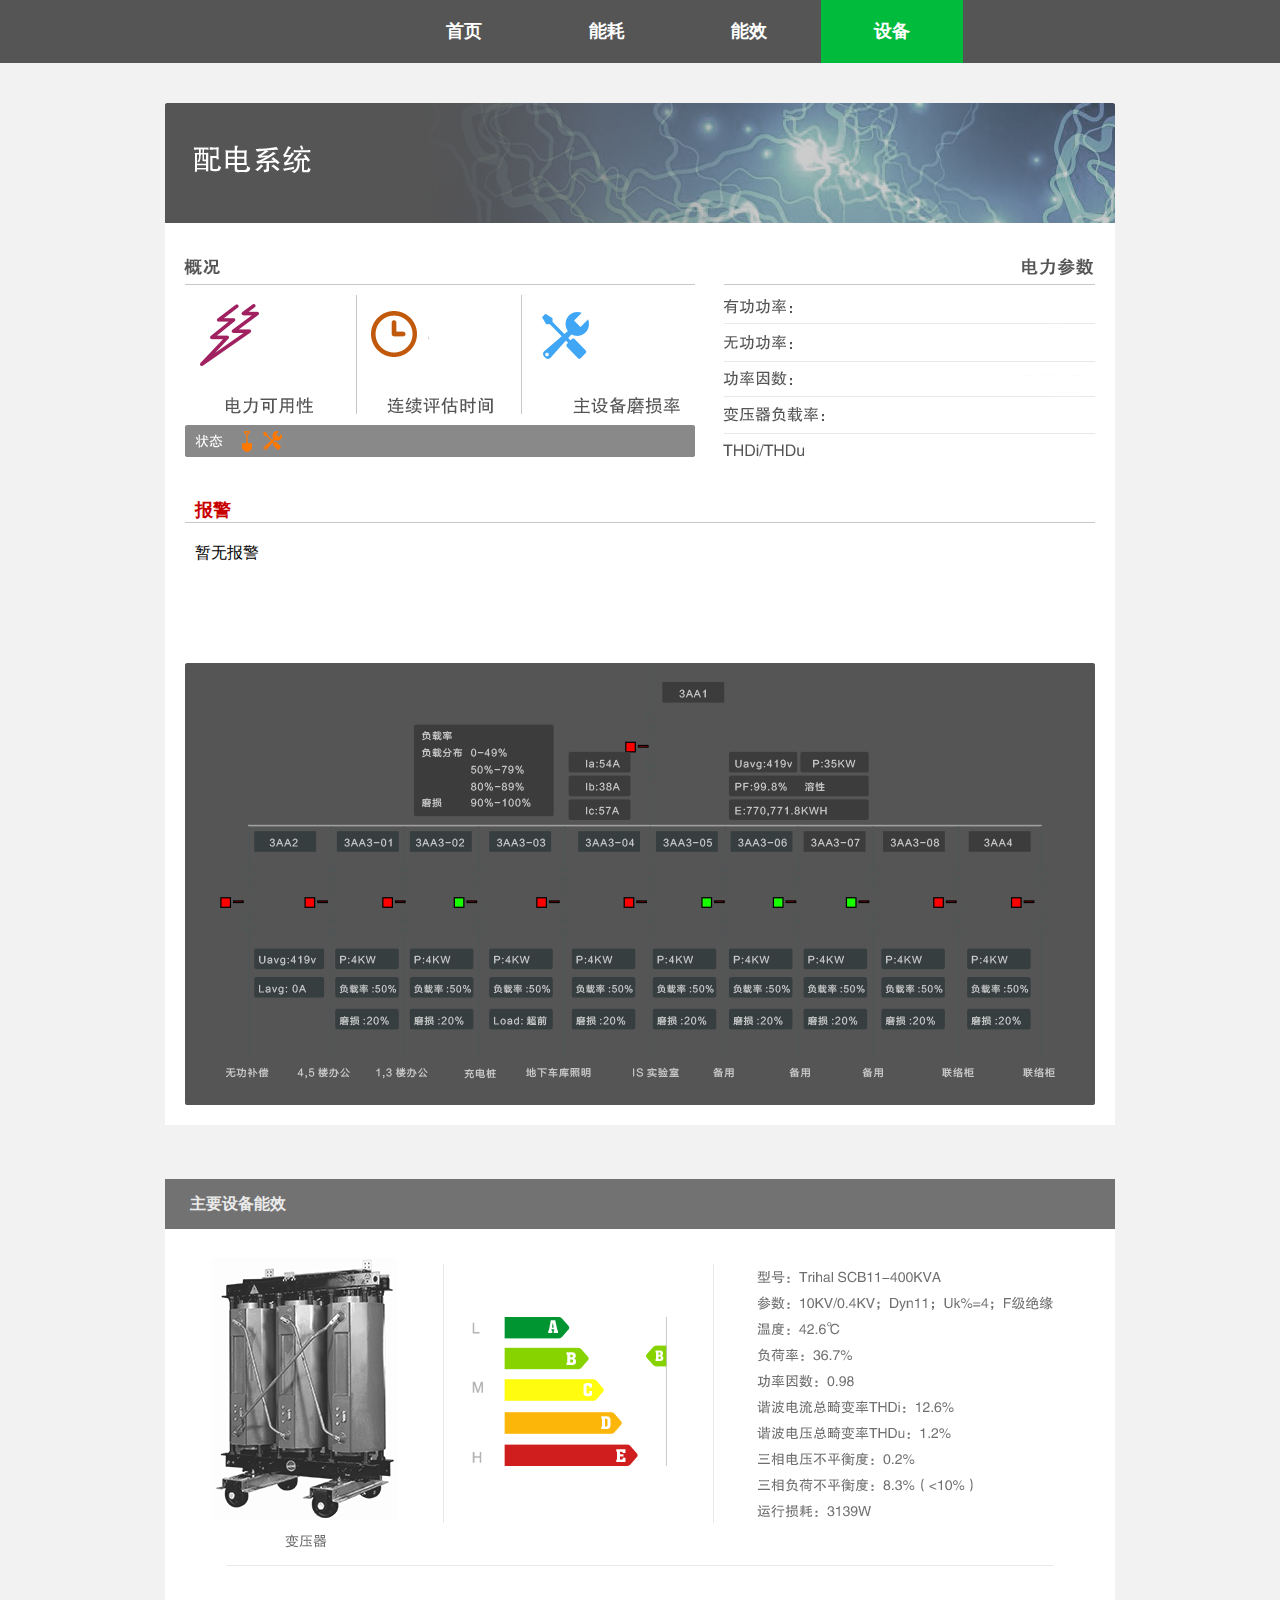
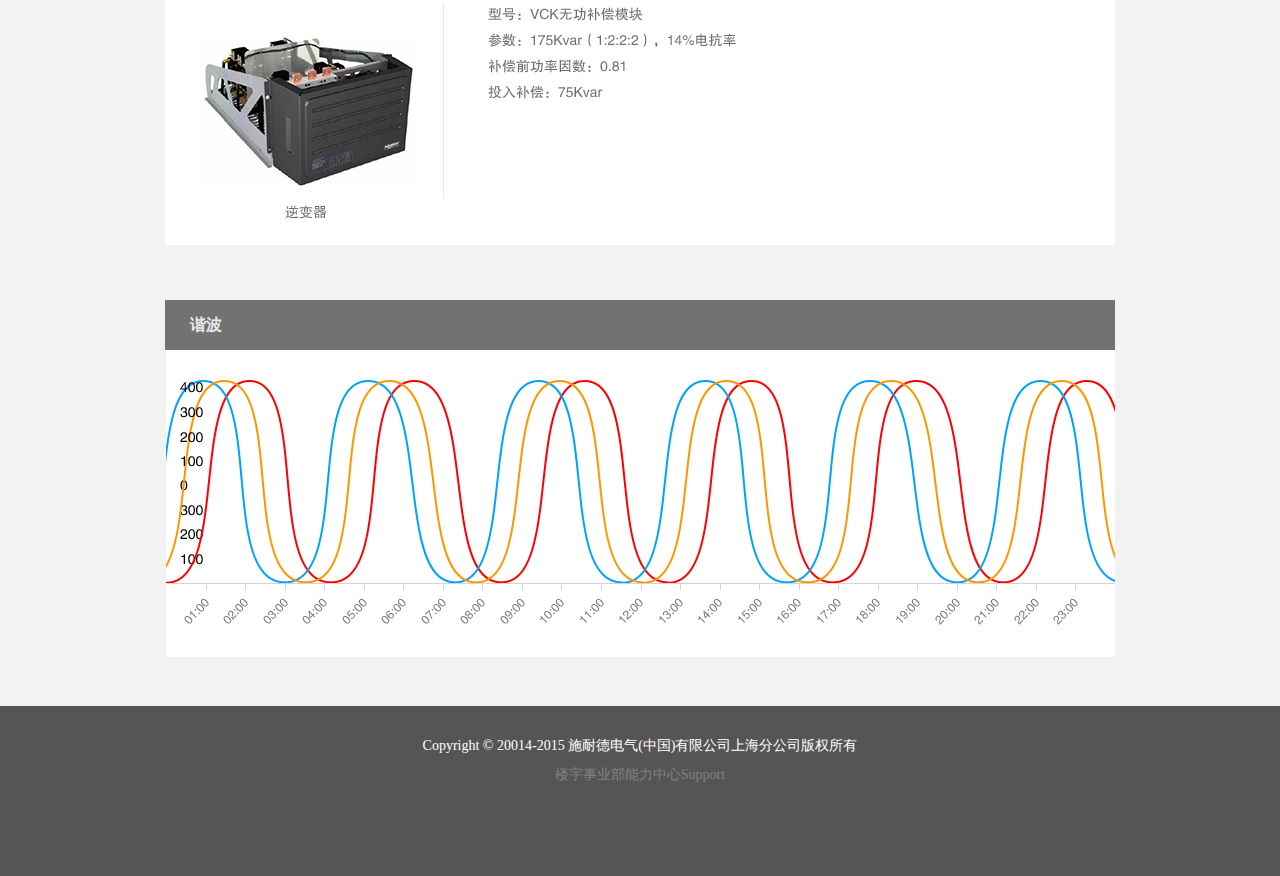
==== commit 7fcc910e: "1" ====
--- a/electric.html
+++ b/electric.html
@@ -78,19 +78,19 @@
 
 		</div>
 	</div>
-	<div id="efficiency3"  class="back_grey" align="center">
+	<div id="efficiency3"  class="back_grey"  style="height:460px;" align="center">
 		<div  style="overflow:hidden;width:950px;">
 			<div class="title">谐波</div>
 			<img src="images/device/electric/electric3.png">
 		</div>
 	</div>
-	<div id="efficiency4" class="back_grey" style="height:460px;" align="center">
+<!-- 	<div id="efficiency4" class="back_grey" style="height:460px;" align="center">
 		<div  style="overflow:hidden;width:950px;">
 			<div class="title">国家标准</div>
 			<img src="images/device/electric/electric4.png">
 			
 		</div>
-	</div>
+	</div> -->
 	<div id="foot" align="center">
 		<div id="f1">Copyright © 20014-2015 施耐德电气(中国)有限公司上海分公司版权所有</div>
 		<div id="f2">楼宇事业部能力中心Support</div>
--- a/css/layout.css
+++ b/css/layout.css
@@ -187,7 +187,9 @@
 .back_white {
 	background: #ffffff none repeat scroll 0 0;
 }
-
+.green{
+	color:#17e358;
+}
 .back_grey {
 	background: #F2F2F2 none repeat scroll 0 0;
 }
@@ -377,6 +379,17 @@
 	width: 235px;
 	color: white;
 }
+.title span{
+	padding :0 10px;
+	cursor:pointer;
+	color:#a7a7a7;
+}
+.title white{
+	color:white;
+}
+.title span:hover{
+	color:#ffffff;
+}
 
 #i5_pie {
 	height: 300px;
